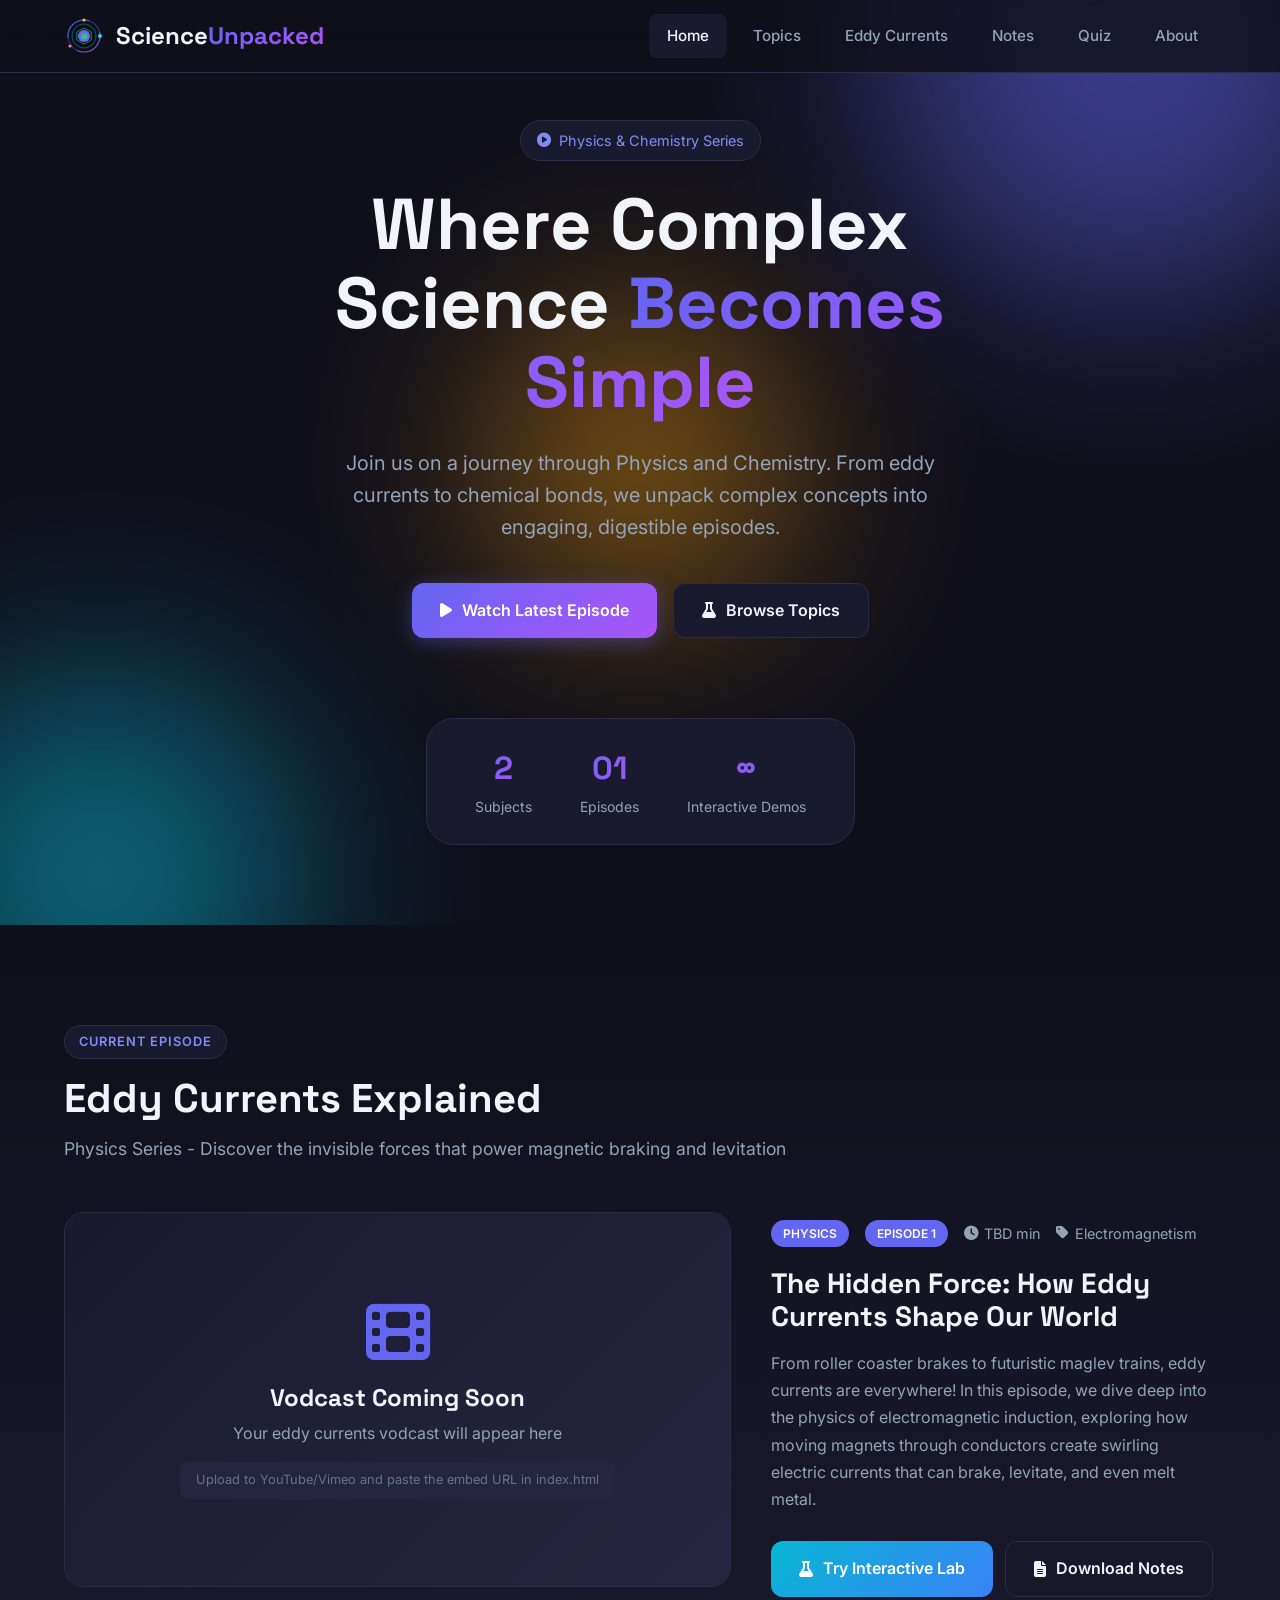
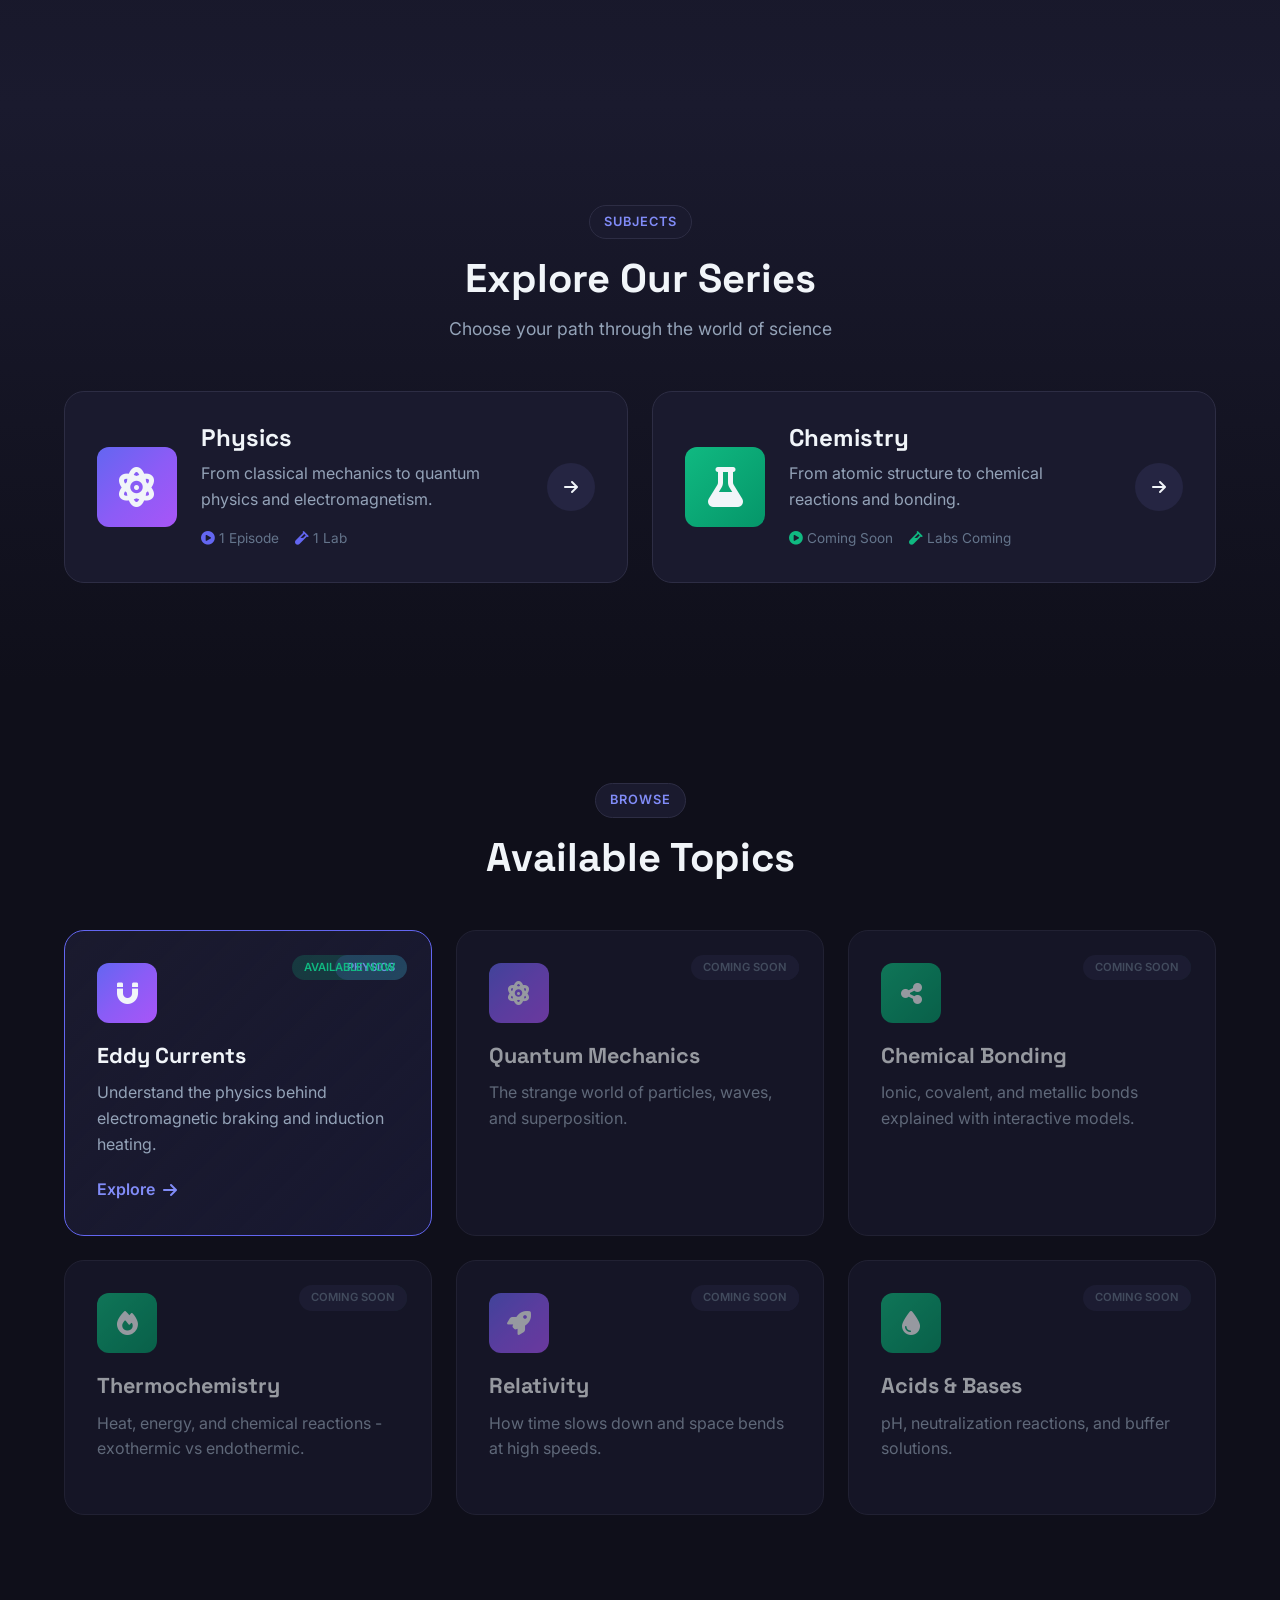
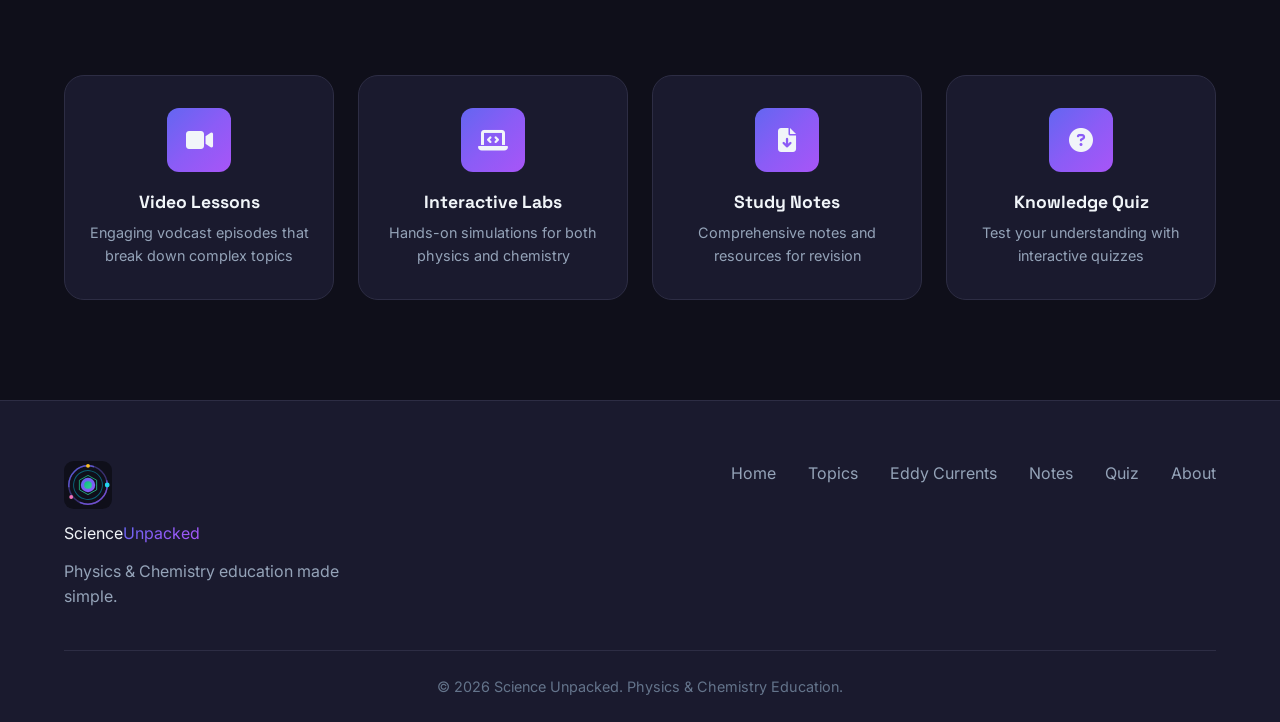
==== index.html @ e426e489 "Add new Science Unpacked logo and update all pages" ====
<!DOCTYPE html>
<html lang="en">
<head>
    <meta charset="UTF-8">
    <meta name="viewport" content="width=device-width, initial-scale=1.0">
    <meta name="description" content="Science Unpacked - Educational vodcast series making complex science concepts accessible and engaging">
    <title>Science Unpacked | Where Complex Science Becomes Simple</title>
    <link rel="stylesheet" href="css/styles.css">
    <link rel="preconnect" href="https://fonts.googleapis.com">
    <link rel="preconnect" href="https://fonts.gstatic.com" crossorigin>
    <link href="https://fonts.googleapis.com/css2?family=Inter:wght@300;400;500;600;700;800&family=Space+Grotesk:wght@400;500;600;700&display=swap" rel="stylesheet">
    <link rel="stylesheet" href="https://cdnjs.cloudflare.com/ajax/libs/font-awesome/6.4.0/css/all.min.css">
</head>
<body>
    <!-- Navigation -->
    <nav class="navbar" id="navbar">
        <div class="nav-container">
            <a href="index.html" class="nav-brand">
                <div class="brand-logo">
                    <img src="assets/logo-icon.svg" alt="Science Unpacked" width="32" height="32">
                </div>
                <span class="brand-text">Science<span class="brand-accent">Unpacked</span></span>
            </a>
            
            <div class="nav-menu" id="navMenu">
                <a href="index.html" class="nav-link active">Home</a>
                <a href="topics.html" class="nav-link">Topics</a>
                <a href="eddy-currents.html" class="nav-link">Eddy Currents</a>
                <a href="notes.html" class="nav-link">Notes</a>
                <a href="quiz.html" class="nav-link">Quiz</a>
                <a href="about.html" class="nav-link">About</a>
            </div>
            
            <button class="mobile-toggle" id="mobileToggle">
                <span></span>
                <span></span>
                <span></span>
            </button>
        </div>
    </nav>

    <!-- Hero Section -->
    <section class="hero">
        <div class="hero-bg">
            <div class="gradient-orb orb-1"></div>
            <div class="gradient-orb orb-2"></div>
            <div class="gradient-orb orb-3"></div>
            <div class="particles" id="particles"></div>
        </div>
        
        <div class="hero-content">
            <div class="hero-badge">
                <i class="fas fa-play-circle"></i>
                <span>Physics & Chemistry Series</span>
            </div>
            <h1 class="hero-title">
                Where Complex Science
                <span class="gradient-text">Becomes Simple</span>
            </h1>
            <p class="hero-description">
                Join us on a journey through Physics and Chemistry. From eddy currents to chemical bonds, 
                we unpack complex concepts into engaging, digestible episodes.
            </p>
            <div class="hero-buttons">
                <a href="#latest-episode" class="btn btn-primary">
                    <i class="fas fa-play"></i>
                    Watch Latest Episode
                </a>
                <a href="topics.html" class="btn btn-secondary">
                    <i class="fas fa-flask"></i>
                    Browse Topics
                </a>
            </div>
        </div>
        
        <div class="hero-stats">
            <div class="stat-item">
                <span class="stat-number">2</span>
                <span class="stat-label">Subjects</span>
            </div>
            <div class="stat-item">
                <span class="stat-number">01</span>
                <span class="stat-label">Episodes</span>
            </div>
            <div class="stat-item">
                <span class="stat-number">∞</span>
                <span class="stat-label">Interactive Demos</span>
            </div>
        </div>
    </section>

    <!-- Latest Episode Section -->
    <section class="episode-section" id="latest-episode">
        <div class="container">
            <div class="section-header">
                <span class="section-tag">Current Episode</span>
                <h2 class="section-title">Eddy Currents Explained</h2>
                <p class="section-subtitle">Physics Series - Discover the invisible forces that power magnetic braking and levitation</p>
            </div>
            
            <div class="video-container">
                <!-- Video Player Placeholder - Replace with actual video URL -->
                <div class="video-player" id="videoPlayer">
                    <div class="video-placeholder">
                        <div class="placeholder-content">
                            <i class="fas fa-film"></i>
                            <h3>Vodcast Coming Soon</h3>
                            <p>Your eddy currents vodcast will appear here</p>
                            <span class="placeholder-hint">Upload to YouTube/Vimeo and paste the embed URL in index.html</span>
                        </div>
                        <!-- Uncomment and replace URL when video is ready -->
                        <!-- <iframe 
                            src="https://www.youtube.com/embed/YOUR_VIDEO_ID" 
                            title="Science Unpacked - Eddy Currents"
                            frameborder="0" 
                            allow="accelerometer; autoplay; clipboard-write; encrypted-media; gyroscope; picture-in-picture" 
                            allowfullscreen>
                        </iframe> -->
                    </div>
                </div>
                
                <div class="video-info">
                    <div class="video-meta">
                        <span class="subject-tag physics">Physics</span>
                        <span class="episode-tag">Episode 1</span>
                        <span class="duration"><i class="fas fa-clock"></i> TBD min</span>
                        <span class="topic"><i class="fas fa-tag"></i> Electromagnetism</span>
                    </div>
                    <h3 class="video-title">The Hidden Force: How Eddy Currents Shape Our World</h3>
                    <p class="video-description">
                        From roller coaster brakes to futuristic maglev trains, eddy currents are everywhere! 
                        In this episode, we dive deep into the physics of electromagnetic induction, 
                        exploring how moving magnets through conductors create swirling electric currents 
                        that can brake, levitate, and even melt metal.
                    </p>
                    <div class="video-actions">
                        <a href="eddy-currents.html" class="btn btn-accent">
                            <i class="fas fa-flask"></i>
                            Try Interactive Lab
                        </a>
                        <a href="notes.html" class="btn btn-outline">
                            <i class="fas fa-file-alt"></i>
                            Download Notes
                        </a>
                    </div>
                </div>
            </div>
        </div>
    </section>

    <!-- Subjects Section -->
    <section class="subjects-section">
        <div class="container">
            <div class="section-header centered">
                <span class="section-tag">Subjects</span>
                <h2 class="section-title">Explore Our Series</h2>
                <p class="section-subtitle">Choose your path through the world of science</p>
            </div>
            
            <div class="subjects-grid">
                <a href="topics.html#physics" class="subject-card physics">
                    <div class="subject-icon">
                        <i class="fas fa-atom"></i>
                    </div>
                    <div class="subject-content">
                        <h3>Physics</h3>
                        <p>From classical mechanics to quantum physics and electromagnetism.</p>
                        <div class="subject-meta">
                            <span><i class="fas fa-play-circle"></i> 1 Episode</span>
                            <span><i class="fas fa-vial"></i> 1 Lab</span>
                        </div>
                    </div>
                    <div class="subject-arrow">
                        <i class="fas fa-arrow-right"></i>
                    </div>
                </a>
                
                <a href="topics.html#chemistry" class="subject-card chemistry">
                    <div class="subject-icon">
                        <i class="fas fa-flask"></i>
                    </div>
                    <div class="subject-content">
                        <h3>Chemistry</h3>
                        <p>From atomic structure to chemical reactions and bonding.</p>
                        <div class="subject-meta">
                            <span><i class="fas fa-play-circle"></i> Coming Soon</span>
                            <span><i class="fas fa-vial"></i> Labs Coming</span>
                        </div>
                    </div>
                    <div class="subject-arrow">
                        <i class="fas fa-arrow-right"></i>
                    </div>
                </a>
            </div>
        </div>
    </section>

    <!-- Topics Grid -->
    <section class="topics-section">
        <div class="container">
            <div class="section-header centered">
                <span class="section-tag">Browse</span>
                <h2 class="section-title">Available Topics</h2>
            </div>
            
            <div class="topics-grid">
                <div class="topic-card featured physics">
                    <div class="topic-badge physics">Physics</div>
                    <div class="topic-icon">
                        <i class="fas fa-magnet"></i>
                    </div>
                    <h3>Eddy Currents</h3>
                    <p>Understand the physics behind electromagnetic braking and induction heating.</p>
                    <a href="eddy-currents.html" class="topic-link">
                        Explore <i class="fas fa-arrow-right"></i>
                    </a>
                    <span class="topic-status available">Available Now</span>
                </div>
                
                <div class="topic-card coming-soon physics">
                    <div class="topic-badge physics">Physics</div>
                    <div class="topic-icon">
                        <i class="fas fa-atom"></i>
                    </div>
                    <h3>Quantum Mechanics</h3>
                    <p>The strange world of particles, waves, and superposition.</p>
                    <span class="topic-status">Coming Soon</span>
                </div>
                
                <div class="topic-card coming-soon chemistry">
                    <div class="topic-badge chemistry">Chemistry</div>
                    <div class="topic-icon" style="background: var(--gradient-chem);">
                        <i class="fas fa-share-alt"></i>
                    </div>
                    <h3>Chemical Bonding</h3>
                    <p>Ionic, covalent, and metallic bonds explained with interactive models.</p>
                    <span class="topic-status">Coming Soon</span>
                </div>
                
                <div class="topic-card coming-soon chemistry">
                    <div class="topic-badge chemistry">Chemistry</div>
                    <div class="topic-icon" style="background: var(--gradient-chem);">
                        <i class="fas fa-fire"></i>
                    </div>
                    <h3>Thermochemistry</h3>
                    <p>Heat, energy, and chemical reactions - exothermic vs endothermic.</p>
                    <span class="topic-status">Coming Soon</span>
                </div>
                
                <div class="topic-card coming-soon physics">
                    <div class="topic-badge physics">Physics</div>
                    <div class="topic-icon">
                        <i class="fas fa-rocket"></i>
                    </div>
                    <h3>Relativity</h3>
                    <p>How time slows down and space bends at high speeds.</p>
                    <span class="topic-status">Coming Soon</span>
                </div>
                
                <div class="topic-card coming-soon chemistry">
                    <div class="topic-badge chemistry">Chemistry</div>
                    <div class="topic-icon" style="background: var(--gradient-chem);">
                        <i class="fas fa-tint"></i>
                    </div>
                    <h3>Acids & Bases</h3>
                    <p>pH, neutralization reactions, and buffer solutions.</p>
                    <span class="topic-status">Coming Soon</span>
                </div>
            </div>
        </div>
    </section>

    <!-- Features Section -->
    <section class="features-section">
        <div class="container">
            <div class="features-grid">
                <div class="feature-item">
                    <div class="feature-icon">
                        <i class="fas fa-video"></i>
                    </div>
                    <h3>Video Lessons</h3>
                    <p>Engaging vodcast episodes that break down complex topics</p>
                </div>
                <div class="feature-item">
                    <div class="feature-icon">
                        <i class="fas fa-laptop-code"></i>
                    </div>
                    <h3>Interactive Labs</h3>
                    <p>Hands-on simulations for both physics and chemistry</p>
                </div>
                <div class="feature-item">
                    <div class="feature-icon">
                        <i class="fas fa-file-download"></i>
                    </div>
                    <h3>Study Notes</h3>
                    <p>Comprehensive notes and resources for revision</p>
                </div>
                <div class="feature-item">
                    <div class="feature-icon">
                        <i class="fas fa-question-circle"></i>
                    </div>
                    <h3>Knowledge Quiz</h3>
                    <p>Test your understanding with interactive quizzes</p>
                </div>
            </div>
        </div>
    </section>

    <!-- Footer -->
    <footer class="footer">
        <div class="container">
            <div class="footer-content">
                <div class="footer-brand">
                    <div class="brand-logo">
                        <img src="assets/logo-icon.svg" alt="Science Unpacked" width="32" height="32">
                    </div>
                    <span class="brand-text">Science<span class="brand-accent">Unpacked</span></span>
                    <p>Physics & Chemistry education made simple.</p>
                </div>
                <div class="footer-links">
                    <a href="index.html">Home</a>
                    <a href="topics.html">Topics</a>
                    <a href="eddy-currents.html">Eddy Currents</a>
                    <a href="notes.html">Notes</a>
                    <a href="quiz.html">Quiz</a>
                    <a href="about.html">About</a>
                </div>
            </div>
            <div class="footer-bottom">
                <p>&copy; 2026 Science Unpacked. Physics & Chemistry Education.</p>
            </div>
        </div>
    </footer>

    <script src="js/app.js"></script>
</body>
</html>
---- css/styles.css ----
/* ===== CSS VARIABLES ===== */
:root {
    --primary: #6366f1;
    --primary-dark: #4f46e5;
    --primary-light: #818cf8;
    --secondary: #06b6d4;
    --accent: #f59e0b;
    --accent-light: #fbbf24;
    --background: #0f0f1a;
    --surface: #1a1a2e;
    --surface-light: #252542;
    --text: #f1f5f9;
    --text-muted: #94a3b8;
    --text-dim: #64748b;
    --border: #2d2d44;
    --success: #10b981;
    --warning: #f59e0b;
    --error: #ef4444;
    
    --gradient-1: linear-gradient(135deg, #6366f1 0%, #8b5cf6 50%, #a855f7 100%);
    --gradient-2: linear-gradient(135deg, #06b6d4 0%, #3b82f6 100%);
    --gradient-3: linear-gradient(135deg, #f59e0b 0%, #ef4444 100%);
    --gradient-chem: linear-gradient(135deg, #10b981 0%, #059669 100%);
    
    /* Subject Colors */
    --physics: #6366f1;
    --physics-light: #818cf8;
    --chemistry: #10b981;
    --chemistry-light: #34d399;
    
    --shadow-sm: 0 1px 2px 0 rgba(0, 0, 0, 0.3);
    --shadow: 0 4px 6px -1px rgba(0, 0, 0, 0.4);
    --shadow-lg: 0 10px 15px -3px rgba(0, 0, 0, 0.5);
    --shadow-glow: 0 0 40px rgba(99, 102, 241, 0.3);
    
    --radius-sm: 8px;
    --radius: 12px;
    --radius-lg: 20px;
    --radius-xl: 28px;
    
    --transition: all 0.3s cubic-bezier(0.4, 0, 0.2, 1);
}

/* ===== RESET & BASE ===== */
*, *::before, *::after {
    box-sizing: border-box;
    margin: 0;
    padding: 0;
}

html {
    scroll-behavior: smooth;
}

body {
    font-family: 'Inter', sans-serif;
    background: var(--background);
    color: var(--text);
    line-height: 1.6;
    overflow-x: hidden;
}

h1, h2, h3, h4, h5, h6 {
    font-family: 'Space Grotesk', sans-serif;
    font-weight: 700;
    line-height: 1.2;
}

a {
    text-decoration: none;
    color: inherit;
}

button {
    border: none;
    background: none;
    cursor: pointer;
    font-family: inherit;
}

img {
    max-width: 100%;
    display: block;
}

.container {
    max-width: 1200px;
    margin: 0 auto;
    padding: 0 24px;
}

/* ===== NAVIGATION ===== */
.navbar {
    position: fixed;
    top: 0;
    left: 0;
    right: 0;
    z-index: 1000;
    background: rgba(15, 15, 26, 0.8);
    backdrop-filter: blur(20px);
    border-bottom: 1px solid var(--border);
    transition: var(--transition);
}

.navbar.scrolled {
    background: rgba(15, 15, 26, 0.95);
    box-shadow: var(--shadow);
}

.nav-container {
    max-width: 1200px;
    margin: 0 auto;
    padding: 0 24px;
    height: 72px;
    display: flex;
    align-items: center;
    justify-content: space-between;
}

.nav-brand {
    display: flex;
    align-items: center;
    gap: 12px;
    font-family: 'Space Grotesk', sans-serif;
    font-size: 1.5rem;
    font-weight: 700;
}

.brand-logo {
    width: 40px;
    height: 40px;
    display: flex;
    align-items: center;
    justify-content: center;
    font-size: 1.25rem;
}

.brand-logo img {
    width: 100%;
    height: 100%;
    object-fit: contain;
}

.brand-accent {
    background: var(--gradient-1);
    -webkit-background-clip: text;
    -webkit-text-fill-color: transparent;
    background-clip: text;
}

.nav-menu {
    display: flex;
    align-items: center;
    gap: 8px;
}

.nav-link {
    padding: 10px 18px;
    border-radius: var(--radius-sm);
    font-weight: 500;
    font-size: 0.95rem;
    color: var(--text-muted);
    transition: var(--transition);
}

.nav-link:hover,
.nav-link.active {
    color: var(--text);
    background: var(--surface);
}

.mobile-toggle {
    display: none;
    flex-direction: column;
    gap: 5px;
    padding: 8px;
}

.mobile-toggle span {
    width: 24px;
    height: 2px;
    background: var(--text);
    border-radius: 2px;
    transition: var(--transition);
}

/* ===== HERO SECTION ===== */
.hero {
    position: relative;
    min-height: 100vh;
    display: flex;
    flex-direction: column;
    align-items: center;
    justify-content: center;
    padding: 120px 24px 80px;
    overflow: hidden;
}

.hero-bg {
    position: absolute;
    inset: 0;
    z-index: -1;
}

.gradient-orb {
    position: absolute;
    border-radius: 50%;
    filter: blur(100px);
    opacity: 0.5;
    animation: float 20s ease-in-out infinite;
}

.orb-1 {
    width: 500px;
    height: 500px;
    background: var(--primary);
    top: -200px;
    right: -100px;
    animation-delay: 0s;
}

.orb-2 {
    width: 400px;
    height: 400px;
    background: var(--secondary);
    bottom: -150px;
    left: -100px;
    animation-delay: -7s;
}

.orb-3 {
    width: 300px;
    height: 300px;
    background: var(--accent);
    top: 50%;
    left: 50%;
    transform: translate(-50%, -50%);
    animation-delay: -14s;
}

.particles {
    position: absolute;
    inset: 0;
    overflow: hidden;
}

.particle {
    position: absolute;
    width: 4px;
    height: 4px;
    background: rgba(255, 255, 255, 0.5);
    border-radius: 50%;
    animation: particle-float 15s infinite;
}

@keyframes float {
    0%, 100% { transform: translate(0, 0) scale(1); }
    25% { transform: translate(50px, -50px) scale(1.1); }
    50% { transform: translate(0, -100px) scale(1); }
    75% { transform: translate(-50px, -50px) scale(0.9); }
}

@keyframes particle-float {
    0%, 100% { transform: translateY(100vh) rotate(0deg); opacity: 0; }
    10% { opacity: 1; }
    90% { opacity: 1; }
    100% { transform: translateY(-100vh) rotate(720deg); opacity: 0; }
}

.hero-content {
    text-align: center;
    max-width: 800px;
    z-index: 1;
}

.hero-badge {
    display: inline-flex;
    align-items: center;
    gap: 8px;
    padding: 8px 16px;
    background: var(--surface);
    border: 1px solid var(--border);
    border-radius: 50px;
    font-size: 0.9rem;
    color: var(--primary-light);
    margin-bottom: 24px;
}

.hero-title {
    font-size: clamp(2.5rem, 6vw, 4.5rem);
    margin-bottom: 24px;
    line-height: 1.1;
}

.gradient-text {
    background: var(--gradient-1);
    -webkit-background-clip: text;
    -webkit-text-fill-color: transparent;
    background-clip: text;
}

.hero-description {
    font-size: 1.25rem;
    color: var(--text-muted);
    max-width: 600px;
    margin: 0 auto 40px;
}

.hero-buttons {
    display: flex;
    gap: 16px;
    justify-content: center;
    flex-wrap: wrap;
}

/* ===== BUTTONS ===== */
.btn {
    display: inline-flex;
    align-items: center;
    gap: 10px;
    padding: 14px 28px;
    border-radius: var(--radius);
    font-weight: 600;
    font-size: 1rem;
    transition: var(--transition);
    cursor: pointer;
}

.btn-primary {
    background: var(--gradient-1);
    color: white;
    box-shadow: 0 4px 20px rgba(99, 102, 241, 0.4);
}

.btn-primary:hover {
    transform: translateY(-2px);
    box-shadow: 0 8px 30px rgba(99, 102, 241, 0.5);
}

.btn-secondary {
    background: var(--surface);
    color: var(--text);
    border: 1px solid var(--border);
}

.btn-secondary:hover {
    background: var(--surface-light);
    border-color: var(--primary);
}

.btn-accent {
    background: var(--gradient-2);
    color: white;
}

.btn-accent:hover {
    transform: translateY(-2px);
    box-shadow: 0 8px 30px rgba(6, 182, 212, 0.4);
}

.btn-outline {
    background: transparent;
    color: var(--text);
    border: 1px solid var(--border);
}

.btn-outline:hover {
    background: var(--surface);
    border-color: var(--primary);
}

/* ===== HERO STATS ===== */
.hero-stats {
    display: flex;
    gap: 48px;
    margin-top: 80px;
    padding: 24px 48px;
    background: var(--surface);
    border: 1px solid var(--border);
    border-radius: var(--radius-xl);
    z-index: 1;
}

.stat-item {
    text-align: center;
}

.stat-number {
    display: block;
    font-family: 'Space Grotesk', sans-serif;
    font-size: 2rem;
    font-weight: 700;
    background: var(--gradient-1);
    -webkit-background-clip: text;
    -webkit-text-fill-color: transparent;
    background-clip: text;
}

.stat-label {
    font-size: 0.875rem;
    color: var(--text-muted);
}

/* ===== SECTIONS ===== */
.section-header {
    margin-bottom: 48px;
}

.section-header.centered {
    text-align: center;
}

.section-tag {
    display: inline-block;
    padding: 6px 14px;
    background: var(--surface);
    border: 1px solid var(--border);
    border-radius: 50px;
    font-size: 0.8rem;
    font-weight: 600;
    text-transform: uppercase;
    letter-spacing: 1px;
    color: var(--primary-light);
    margin-bottom: 16px;
}

.section-title {
    font-size: clamp(1.75rem, 4vw, 2.5rem);
    margin-bottom: 12px;
}

.section-subtitle {
    font-size: 1.1rem;
    color: var(--text-muted);
}

/* ===== EPISODE SECTION ===== */
.episode-section {
    padding: 100px 0;
    background: linear-gradient(180deg, var(--background) 0%, var(--surface) 100%);
}

.video-container {
    display: grid;
    grid-template-columns: 1.5fr 1fr;
    gap: 40px;
    align-items: start;
}

.video-player {
    position: relative;
    background: var(--surface);
    border-radius: var(--radius-lg);
    overflow: hidden;
    border: 1px solid var(--border);
    aspect-ratio: 16/9;
}

.video-placeholder {
    position: absolute;
    inset: 0;
    display: flex;
    align-items: center;
    justify-content: center;
    background: linear-gradient(135deg, var(--surface) 0%, var(--surface-light) 100%);
}

.placeholder-content {
    text-align: center;
    padding: 40px;
}

.placeholder-content i {
    font-size: 4rem;
    color: var(--primary);
    margin-bottom: 20px;
}

.placeholder-content h3 {
    font-size: 1.5rem;
    margin-bottom: 8px;
}

.placeholder-content p {
    color: var(--text-muted);
    margin-bottom: 16px;
}

.placeholder-hint {
    display: inline-block;
    padding: 8px 16px;
    background: var(--surface-light);
    border-radius: var(--radius-sm);
    font-size: 0.8rem;
    color: var(--text-dim);
}

.video-player iframe {
    width: 100%;
    height: 100%;
    border: none;
}

.video-info {
    padding: 8px 0;
}

.video-meta {
    display: flex;
    gap: 16px;
    margin-bottom: 20px;
    flex-wrap: wrap;
}

.episode-tag {
    padding: 4px 12px;
    background: var(--primary);
    color: white;
    border-radius: 50px;
    font-size: 0.75rem;
    font-weight: 600;
    text-transform: uppercase;
}

.duration,
.topic {
    display: flex;
    align-items: center;
    gap: 6px;
    font-size: 0.9rem;
    color: var(--text-muted);
}

.video-title {
    font-size: 1.75rem;
    margin-bottom: 16px;
}

.video-description {
    color: var(--text-muted);
    margin-bottom: 28px;
    line-height: 1.7;
}

.video-actions {
    display: flex;
    gap: 12px;
    flex-wrap: wrap;
}

/* ===== TOPICS SECTION ===== */
.topics-section {
    padding: 100px 0;
}

.topics-grid {
    display: grid;
    grid-template-columns: repeat(auto-fit, minmax(300px, 1fr));
    gap: 24px;
}

.topic-card {
    position: relative;
    padding: 32px;
    background: var(--surface);
    border: 1px solid var(--border);
    border-radius: var(--radius-lg);
    transition: var(--transition);
}

.topic-card:hover:not(.coming-soon) {
    transform: translateY(-4px);
    border-color: var(--primary);
    box-shadow: var(--shadow-glow);
}

.topic-card.featured {
    background: linear-gradient(135deg, var(--surface) 0%, rgba(99, 102, 241, 0.1) 100%);
    border-color: var(--primary);
}

.topic-card.coming-soon {
    opacity: 0.6;
}

.topic-icon {
    width: 60px;
    height: 60px;
    background: var(--gradient-1);
    border-radius: var(--radius);
    display: flex;
    align-items: center;
    justify-content: center;
    font-size: 1.5rem;
    margin-bottom: 20px;
}

.topic-card h3 {
    font-size: 1.35rem;
    margin-bottom: 12px;
}

.topic-card p {
    color: var(--text-muted);
    margin-bottom: 20px;
}

.topic-link {
    display: inline-flex;
    align-items: center;
    gap: 8px;
    color: var(--primary-light);
    font-weight: 600;
    transition: var(--transition);
}

.topic-link:hover {
    gap: 12px;
}

.topic-status {
    position: absolute;
    top: 24px;
    right: 24px;
    padding: 4px 12px;
    background: var(--surface-light);
    border-radius: 50px;
    font-size: 0.7rem;
    font-weight: 600;
    text-transform: uppercase;
    color: var(--text-dim);
}

.topic-status.available {
    background: rgba(16, 185, 129, 0.2);
    color: var(--success);
}

/* ===== FEATURES SECTION ===== */
.features-section {
    padding: 60px 0 100px;
}

.features-grid {
    display: grid;
    grid-template-columns: repeat(auto-fit, minmax(250px, 1fr));
    gap: 24px;
}

.feature-item {
    text-align: center;
    padding: 32px 24px;
    background: var(--surface);
    border: 1px solid var(--border);
    border-radius: var(--radius-lg);
    transition: var(--transition);
}

.feature-item:hover {
    border-color: var(--primary);
    transform: translateY(-4px);
}

.feature-icon {
    width: 64px;
    height: 64px;
    background: var(--gradient-1);
    border-radius: var(--radius);
    display: flex;
    align-items: center;
    justify-content: center;
    font-size: 1.5rem;
    margin: 0 auto 20px;
}

.feature-item h3 {
    font-size: 1.1rem;
    margin-bottom: 8px;
}

.feature-item p {
    font-size: 0.9rem;
    color: var(--text-muted);
}

/* ===== FOOTER ===== */
.footer {
    padding: 60px 0 24px;
    background: var(--surface);
    border-top: 1px solid var(--border);
}

.footer-content {
    display: flex;
    justify-content: space-between;
    align-items: flex-start;
    margin-bottom: 40px;
    flex-wrap: wrap;
    gap: 40px;
}

.footer-brand {
    display: flex;
    flex-direction: column;
    gap: 12px;
}

.footer-brand .brand-logo {
    width: 48px;
    height: 48px;
}

.footer-brand p {
    color: var(--text-muted);
    max-width: 300px;
}

.footer-links {
    display: flex;
    gap: 32px;
    flex-wrap: wrap;
}

.footer-links a {
    color: var(--text-muted);
    transition: var(--transition);
}

.footer-links a:hover {
    color: var(--primary-light);
}

.footer-bottom {
    padding-top: 24px;
    border-top: 1px solid var(--border);
    text-align: center;
}

.footer-bottom p {
    font-size: 0.9rem;
    color: var(--text-dim);
}

/* ===== RESPONSIVE ===== */
@media (max-width: 992px) {
    .video-container {
        grid-template-columns: 1fr;
    }
    
    .hero-stats {
        gap: 32px;
        padding: 20px 32px;
    }
}

@media (max-width: 768px) {
    .nav-menu {
        position: fixed;
        top: 72px;
        left: 0;
        right: 0;
        background: var(--surface);
        flex-direction: column;
        padding: 24px;
        gap: 8px;
        border-bottom: 1px solid var(--border);
        transform: translateY(-150%);
        opacity: 0;
        transition: var(--transition);
    }
    
    .nav-menu.active {
        transform: translateY(0);
        opacity: 1;
    }
    
    .nav-link {
        width: 100%;
        text-align: center;
    }
    
    .mobile-toggle {
        display: flex;
    }
    
    .hero {
        padding: 100px 20px 60px;
    }
    
    .hero-stats {
        flex-direction: column;
        gap: 24px;
        width: 100%;
        max-width: 300px;
    }
    
    .hero-buttons {
        flex-direction: column;
        width: 100%;
        max-width: 300px;
    }
    
    .btn {
        width: 100%;
        justify-content: center;
    }
    
    .video-actions {
        flex-direction: column;
    }
    
    .footer-content {
        flex-direction: column;
        text-align: center;
    }
    
    .footer-brand {
        align-items: center;
    }
    
    .footer-links {
        justify-content: center;
    }
}

/* ===== SUBJECTS SECTION ===== */
.subjects-section {
    padding: 100px 0;
    background: linear-gradient(180deg, var(--surface) 0%, var(--background) 100%);
}

.subjects-grid {
    display: grid;
    grid-template-columns: repeat(auto-fit, minmax(400px, 1fr));
    gap: 24px;
}

.subject-card {
    display: flex;
    align-items: center;
    gap: 24px;
    padding: 32px;
    background: var(--surface);
    border: 1px solid var(--border);
    border-radius: var(--radius-lg);
    transition: var(--transition);
}

.subject-card:hover {
    transform: translateY(-4px);
    border-color: var(--primary);
}

.subject-card.chemistry:hover {
    border-color: var(--chemistry);
}

.subject-icon {
    width: 80px;
    height: 80px;
    background: var(--gradient-1);
    border-radius: var(--radius);
    display: flex;
    align-items: center;
    justify-content: center;
    font-size: 2.5rem;
    flex-shrink: 0;
}

.subject-card.chemistry .subject-icon {
    background: var(--gradient-chem);
}

.subject-content {
    flex: 1;
}

.subject-content h3 {
    font-size: 1.5rem;
    margin-bottom: 8px;
}

.subject-content p {
    color: var(--text-muted);
    margin-bottom: 16px;
}

.subject-meta {
    display: flex;
    gap: 16px;
    font-size: 0.85rem;
    color: var(--text-dim);
}

.subject-meta i {
    color: var(--primary);
}

.subject-card.chemistry .subject-meta i {
    color: var(--chemistry);
}

.subject-arrow {
    width: 48px;
    height: 48px;
    background: var(--surface-light);
    border-radius: 50%;
    display: flex;
    align-items: center;
    justify-content: center;
    transition: var(--transition);
}

.subject-card:hover .subject-arrow {
    background: var(--primary);
    color: white;
}

.subject-card.chemistry:hover .subject-arrow {
    background: var(--chemistry);
}

/* ===== TOPIC BADGES ===== */
.topic-badge {
    position: absolute;
    top: 24px;
    right: 24px;
    padding: 4px 12px;
    border-radius: 50px;
    font-size: 0.7rem;
    font-weight: 600;
    text-transform: uppercase;
}

.topic-badge.physics {
    background: rgba(99, 102, 241, 0.2);
    color: var(--physics-light);
}

.topic-badge.chemistry {
    background: rgba(16, 185, 129, 0.2);
    color: var(--chemistry-light);
}

.subject-tag {
    padding: 4px 12px;
    border-radius: 50px;
    font-size: 0.75rem;
    font-weight: 600;
    text-transform: uppercase;
}

.subject-tag.physics {
    background: var(--physics);
    color: white;
}

.subject-tag.chemistry {
    background: var(--chemistry);
    color: white;
}

/* Topic card chemistry styles */
.topic-card.chemistry.featured {
    background: linear-gradient(135deg, var(--surface) 0%, rgba(16, 185, 129, 0.1) 100%);
    border-color: var(--chemistry);
}

.topic-card.chemistry:hover:not(.coming-soon) {
    border-color: var(--chemistry);
    box-shadow: 0 0 40px rgba(16, 185, 129, 0.3);
}

@media (max-width: 768px) {
    .subjects-grid {
        grid-template-columns: 1fr;
    }
    
    .subject-card {
        flex-direction: column;
        text-align: center;
    }
    
    .subject-meta {
        justify-content: center;
    }
}

/* ===== SCROLLBAR ===== */
::-webkit-scrollbar {
    width: 10px;
}

::-webkit-scrollbar-track {
    background: var(--background);
}

::-webkit-scrollbar-thumb {
    background: var(--surface-light);
    border-radius: 5px;
}

::-webkit-scrollbar-thumb:hover {
    background: var(--primary);
}
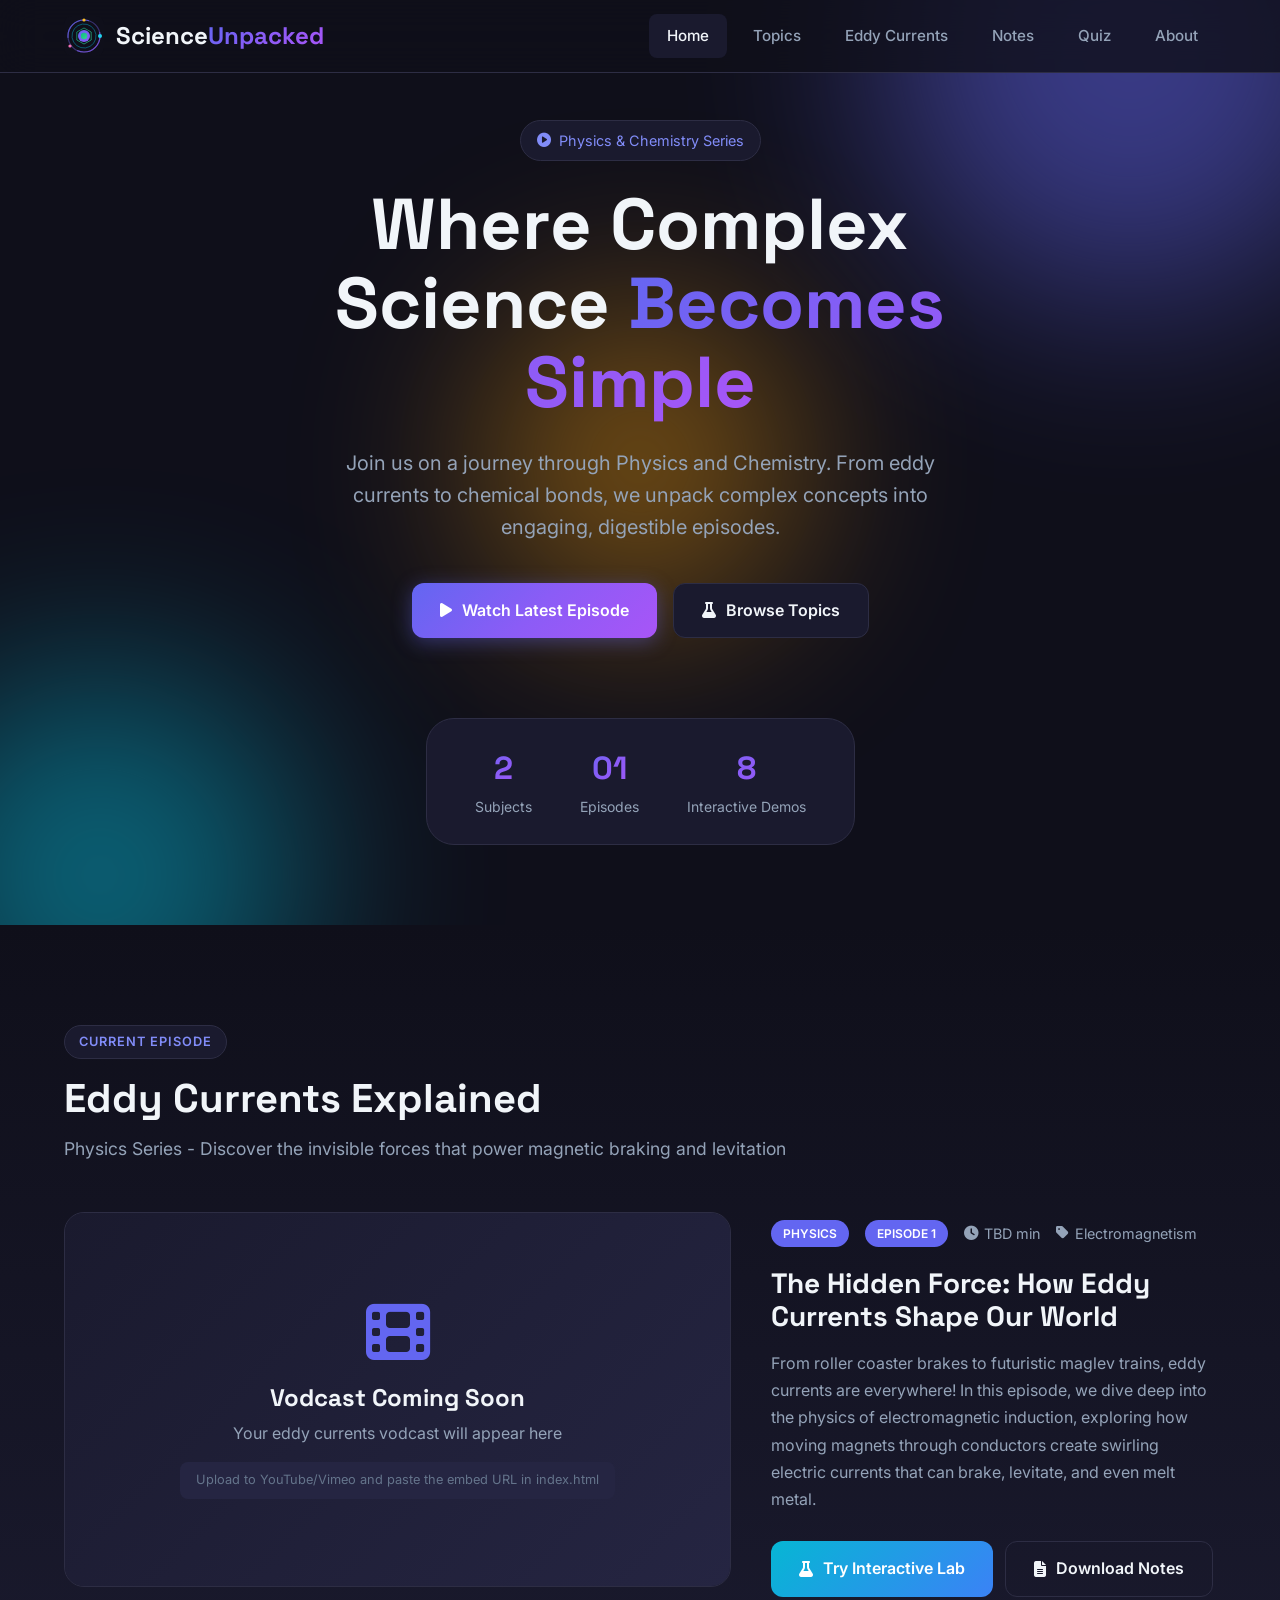
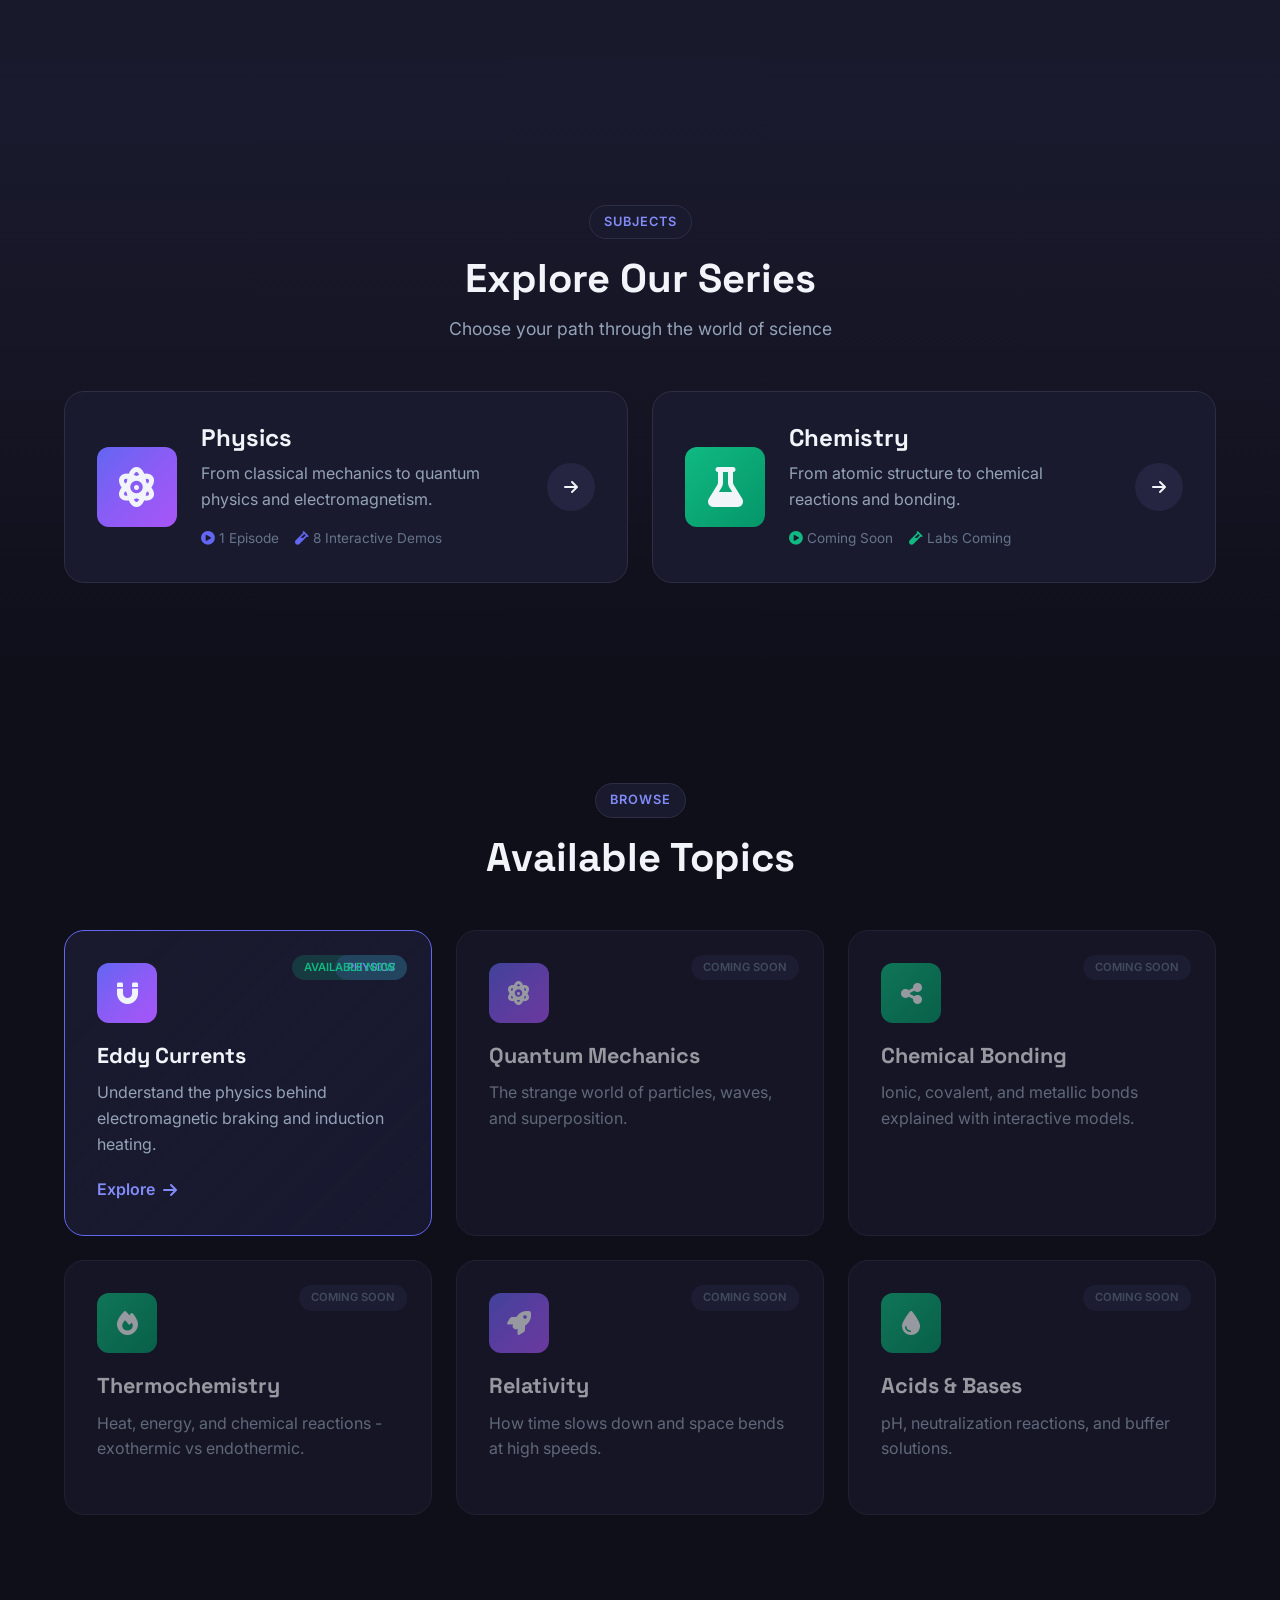
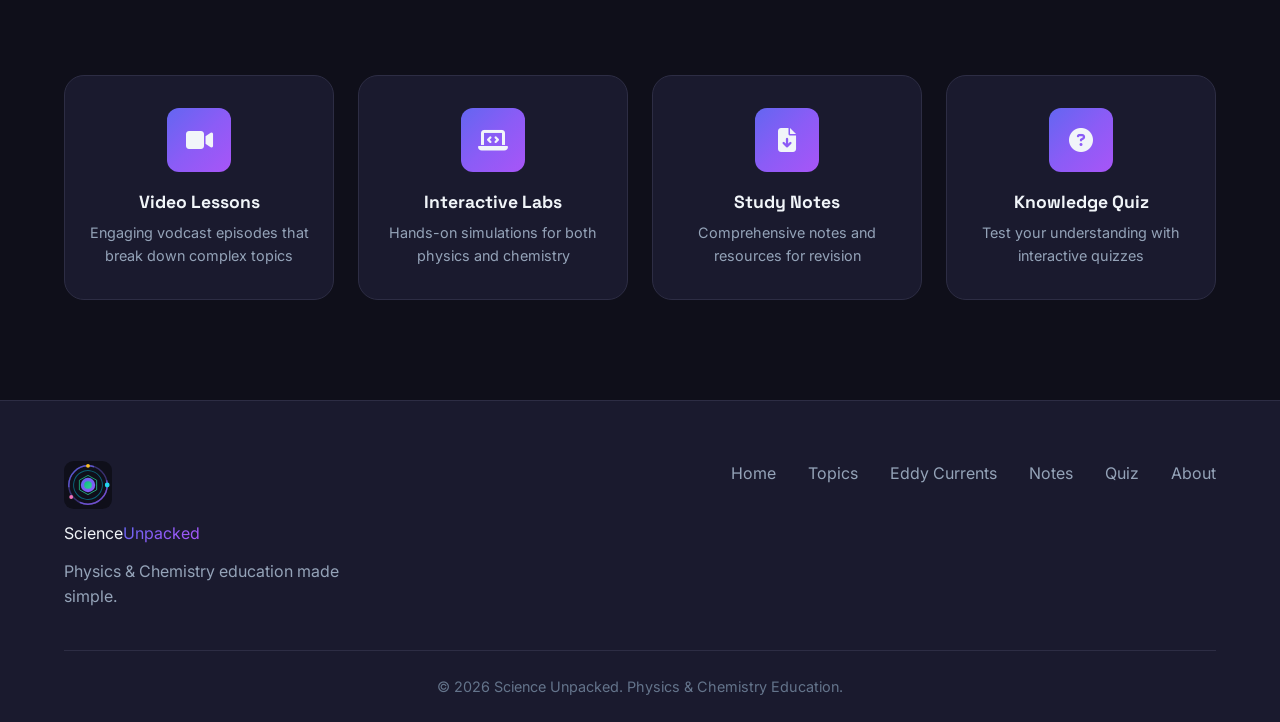
==== commit de7f1690: "Update main site stats to 8 demos, add back arrow to app, change app stat to 100+ Variable Combos" ====
--- a/index.html
+++ b/index.html
@@ -83,7 +83,7 @@
                 <span class="stat-label">Episodes</span>
             </div>
             <div class="stat-item">
-                <span class="stat-number">∞</span>
+                <span class="stat-number">8</span>
                 <span class="stat-label">Interactive Demos</span>
             </div>
         </div>
@@ -167,7 +167,7 @@
                         <p>From classical mechanics to quantum physics and electromagnetism.</p>
                         <div class="subject-meta">
                             <span><i class="fas fa-play-circle"></i> 1 Episode</span>
-                            <span><i class="fas fa-vial"></i> 1 Lab</span>
+                            <span><i class="fas fa-vial"></i> 8 Interactive Demos</span>
                         </div>
                     </div>
                     <div class="subject-arrow">
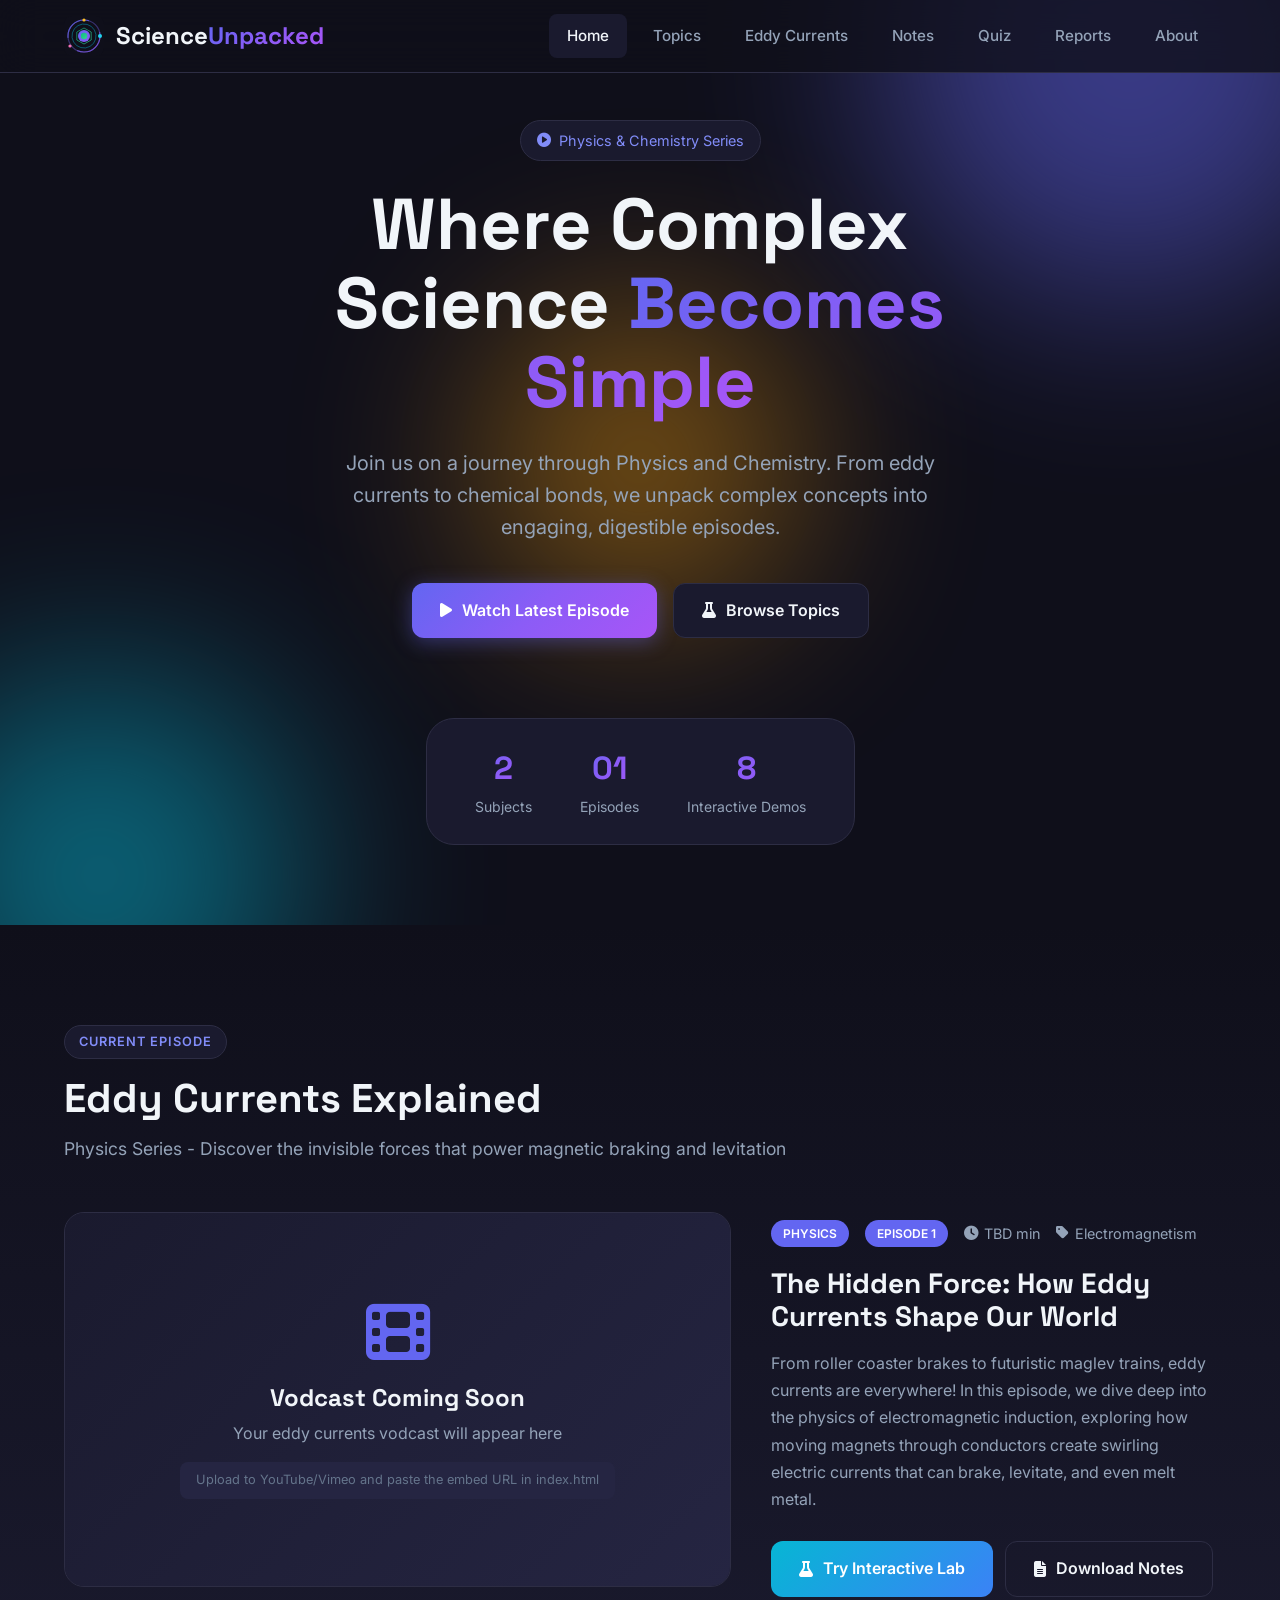
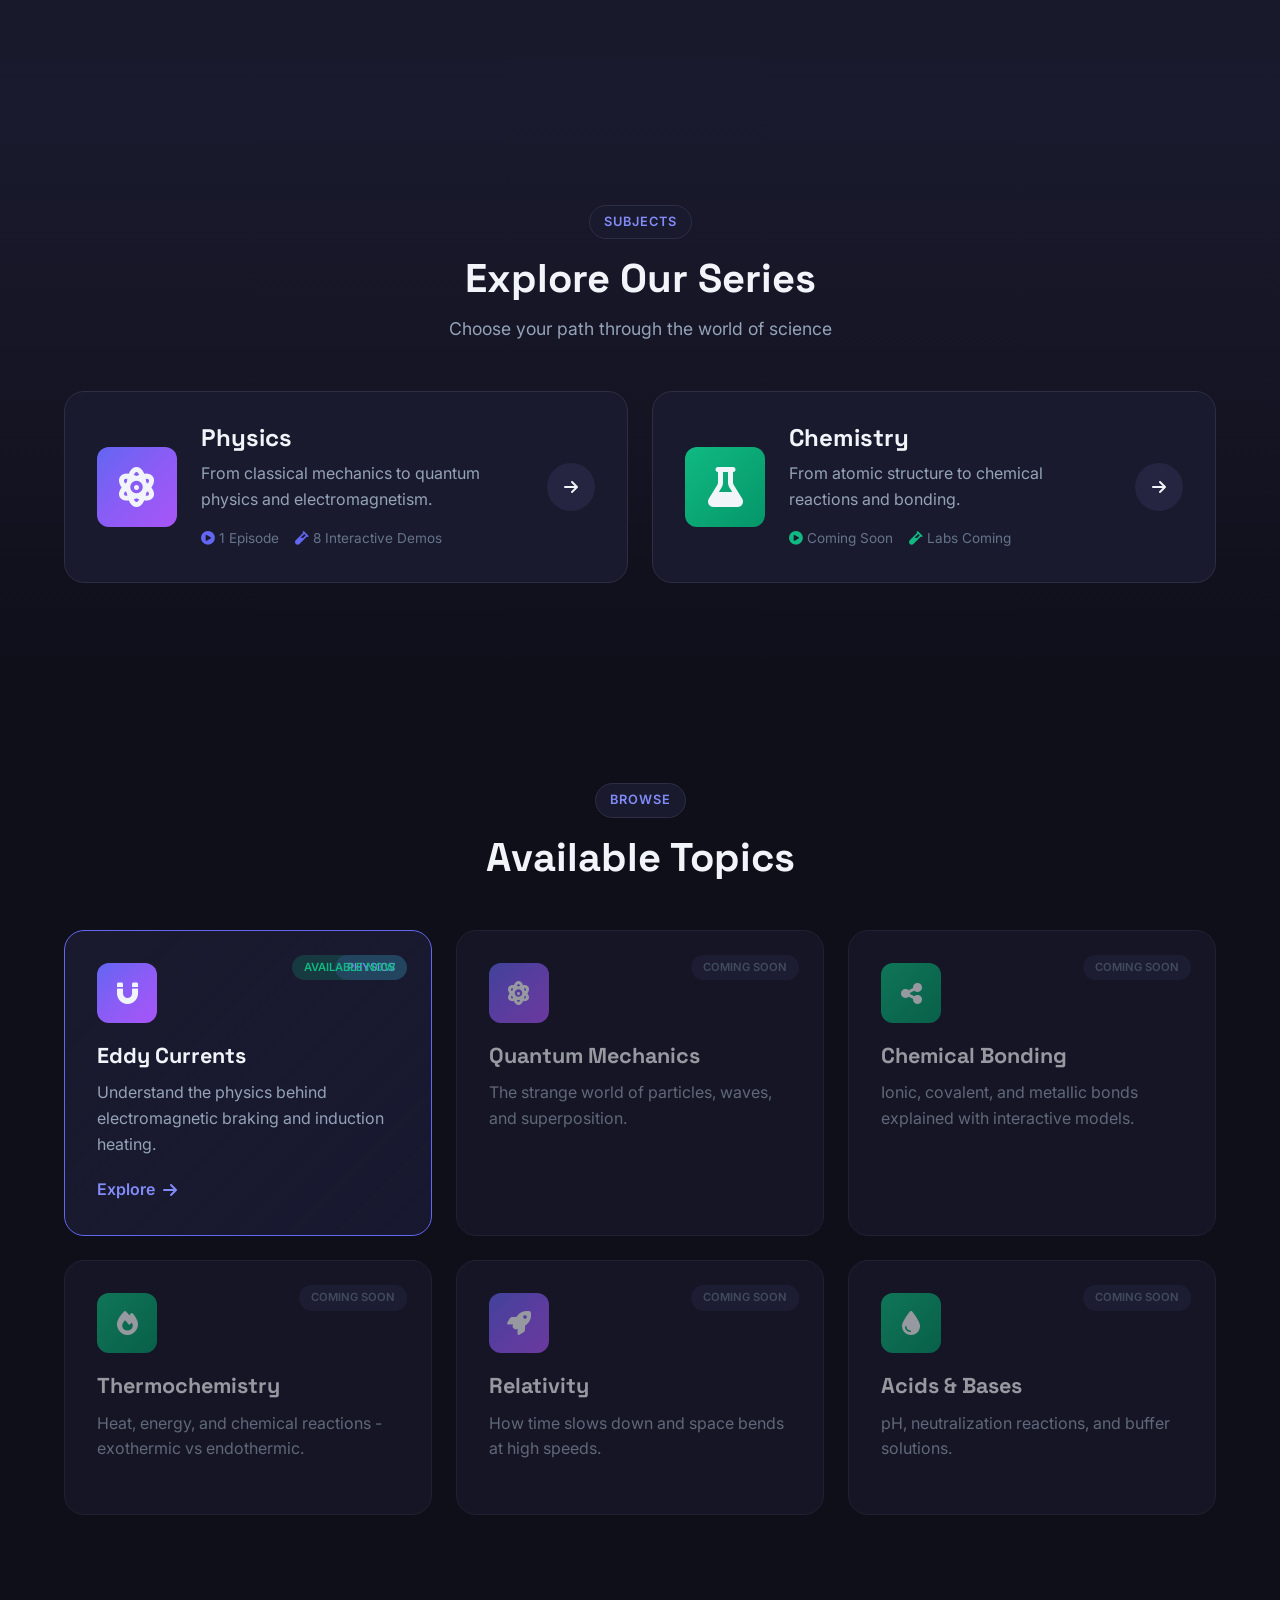
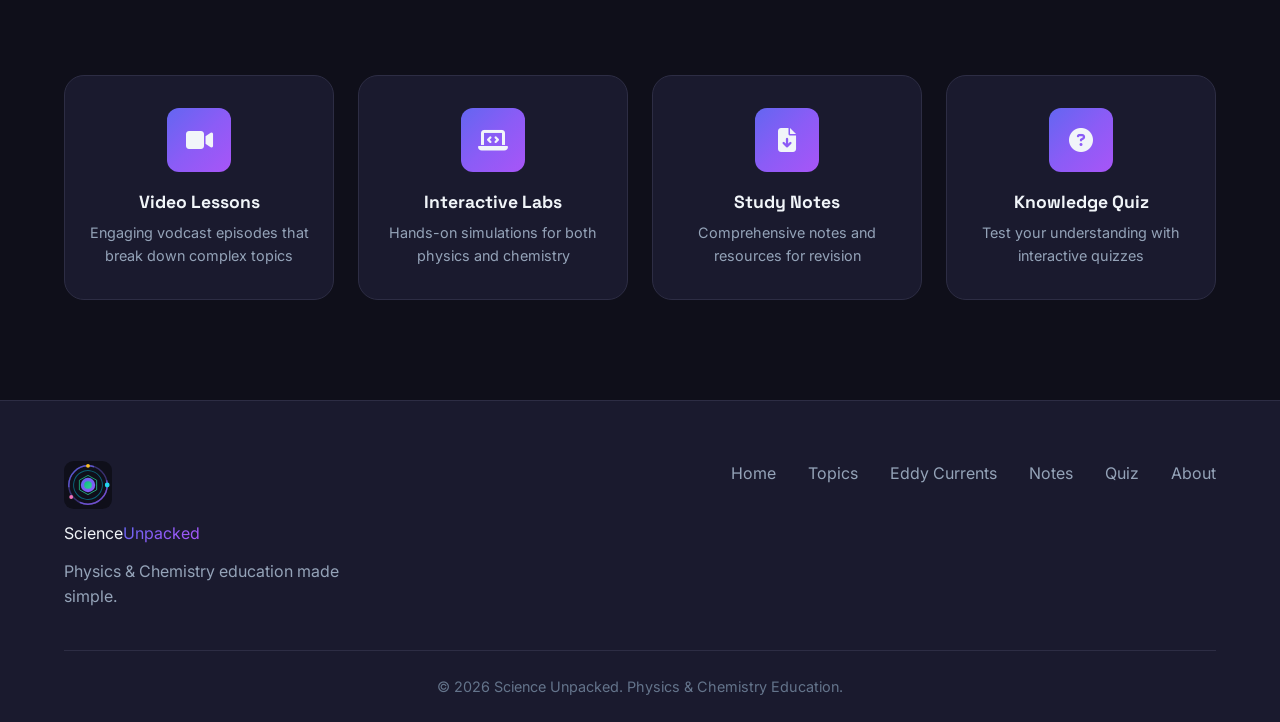
==== commit cf5ca405: "Add Reports tab for uploading and viewing lab reports" ====
--- a/index.html
+++ b/index.html
@@ -28,7 +28,7 @@
                 <a href="eddy-currents.html" class="nav-link">Eddy Currents</a>
                 <a href="notes.html" class="nav-link">Notes</a>
                 <a href="quiz.html" class="nav-link">Quiz</a>
-                <a href="about.html" class="nav-link">About</a>
+                <a href="reports.html" class="nav-link">Reports</a><a href="about.html" class="nav-link">About</a>
             </div>
             
             <button class="mobile-toggle" id="mobileToggle">
